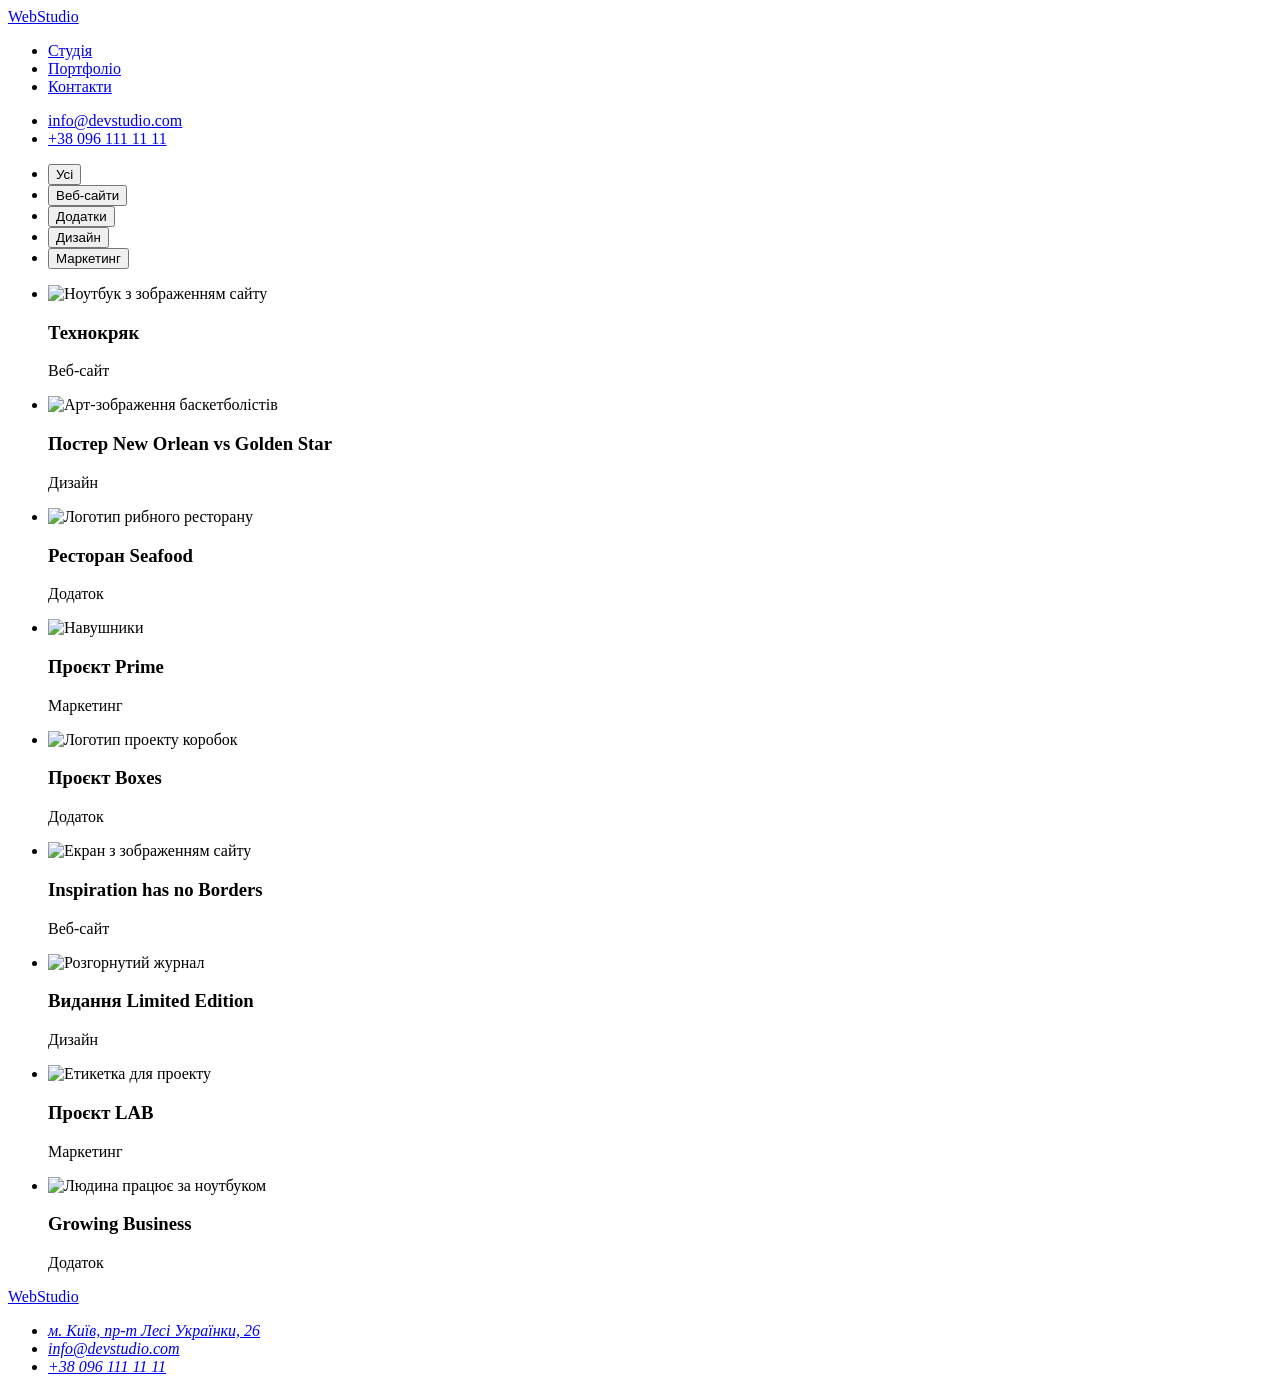
==== portfolio.html @ 4d795be7 "add goit2" ====
<!DOCTYPE html>
<html lang="uk">
  <head>
    <meta charset="UTF-8" />
    <meta http-equiv="X-UA-Compatible" content="IE=edge" />
    <meta name="viewport" content="width=device-width, initial-scale=1.0" />
    <link rel="preconnect" href="https://fonts.googleapis.com" />
    <link rel="preconnect" href="https://fonts.gstatic.com" crossorigin />
    <link
      href="https://fonts.googleapis.com/css2?family=Raleway:wght@700&family=Roboto:wght@400;500;700;900&family=Sawarabi+Mincho&display=swap"
      rel="stylesheet"
      font-family="Roboto"
    />
    <title>Document</title>
    <link rel="stylesheet" href="./css/styles.css" />
  </head>
  <body class="body">
    <header>
      <a class="link" lang="en" class="logo" href="./index.html"
        ><span class="logo-accent">Web</span
        ><span class="logo-accent-second">Studio</span></a
      >
      <nav>
        <ul class="link">
          <li>
            <a class="list-style" href="./index.html">Студія</a>
          </li>
          <li>
            <a class="list-style" href="./portfolio.html">Портфоліо</a>
          </li>
          <li>
            <a class="list-style" href="#">Контакти</a>
          </li>
        </ul>
      </nav>
      <ul class="list-style">
        <li>
          <a class="contacts" class="link" href="mailto:info@devstudio.com"
            >info@devstudio.com</a
          >
        </li>
        <li>
          <a class="contacts" class="link" href="tel:+380961111111"
            >+38 096 111 11 11</a
          >
        </li>
      </ul>
    </header>
    <main>
      <section>
        <ul class="list-style">
          <li>
            <button class="button-style" type="button">Усі</button>
          </li>
          <li>
            <button class="button-style" type="button">Веб-сайти</button>
          </li>
          <li>
            <button class="button-style" type="button">Додатки</button>
          </li>
          <li>
            <button class="button-style" type="button">Дизайн</button>
          </li>
          <li>
            <button class="button-style" type="button">Маркетинг</button>
          </li>
        </ul>
        <ul class="list-style">
          <li>
            <img
              src="./images/img5.jpg"
              alt="Ноутбук з зображенням сайту"
              width="370"
            />
            <h3 class="portfolio-title">Технокряк</h3>
            <p class="portfolio-description">Веб-сайт</p>
          </li>
          <li>
            <img
              src="./images/img6.jpg"
              alt="Арт-зображення баскетболістів"
              width="370"
            />
            <h3 class="portfolio-title">Постер New Orlean vs Golden Star</h3>
            <p class="portfolio-description">Дизайн</p>
          </li>
          <li>
            <img
              src="./images/img7.jpg"
              alt="Логотип рибного ресторану"
              width="370"
            />
            <h3 class="portfolio-title">Ресторан Seafood</h3>
            <p class="portfolio-description">Додаток</p>
          </li>
          <li>
            <img src="./images/img8.jpg" alt="Навушники" width="370" />
            <h3 class="portfolio-title">Проєкт Prime</h3>
            <p class="portfolio-description">Маркетинг</p>
          </li>
          <li>
            <img
              src="./images/img9.jpg"
              alt="Логотип проекту коробок"
              width="370"
            />
            <h3 class="portfolio-title">Проєкт Boxes</h3>
            <p class="portfolio-description">Додаток</p>
          </li>
          <li>
            <img
              src="./images/img10.jpg"
              alt="Екран з зображенням сайту"
              width="370"
            />
            <h3 class="portfolio-title">Inspiration has no Borders</h3>
            <p class="portfolio-description">Веб-сайт</p>
          </li>
          <li>
            <img
              src="./images/img11.jpg"
              alt="Розгорнутий журнал"
              width="370"
            />
            <h3 class="portfolio-title">Видання Limited Edition</h3>
            <p class="portfolio-description">Дизайн</p>
          </li>
          <li>
            <img
              src="./images/img12.jpg"
              alt="Етикетка для проекту"
              width="370"
            />
            <h3 class="portfolio-title">Проєкт LAB</h3>
            <p class="portfolio-description">Маркетинг</p>
          </li>
          <li>
            <img
              src="./images/img13.jpg"
              alt="Людина працює за ноутбуком"
              width="370"
            />
            <h3 class="portfolio-title">Growing Business</h3>
            <p class="portfolio-description">Додаток</p>
          </li>
        </ul>
      </section>
    </main>
    <footer class="footer">
      <a class="link" lang="en" class="logo" href="./index.html"
        ><span class="logo-accent">Web</span
        ><span class="logo-accent-footer">Studio</span></a
      >
      <address>
        <ul class="list-style">
          <li>
            <a
              class="map"
              class="link"
              href="https://goo.gl/maps/CPtrU1FHBa2aNyZL9"
              target="_blank"
              rel="noopener noreferrer nofollow"
              >м. Київ, пр-т Лесі Українки, 26</a
            >
          </li>
          <li>
            <a class="contacts" class="link" href="mailto:info@devstudio.com"
              >info@devstudio.com</a
            >
          </li>
          <li>
            <a class="contacts" class="link" href="tel:+380961111111"
              >+38 096 111 11 11</a
            >
          </li>
        </ul>
      </address>
    </footer>
  </body>
</html>
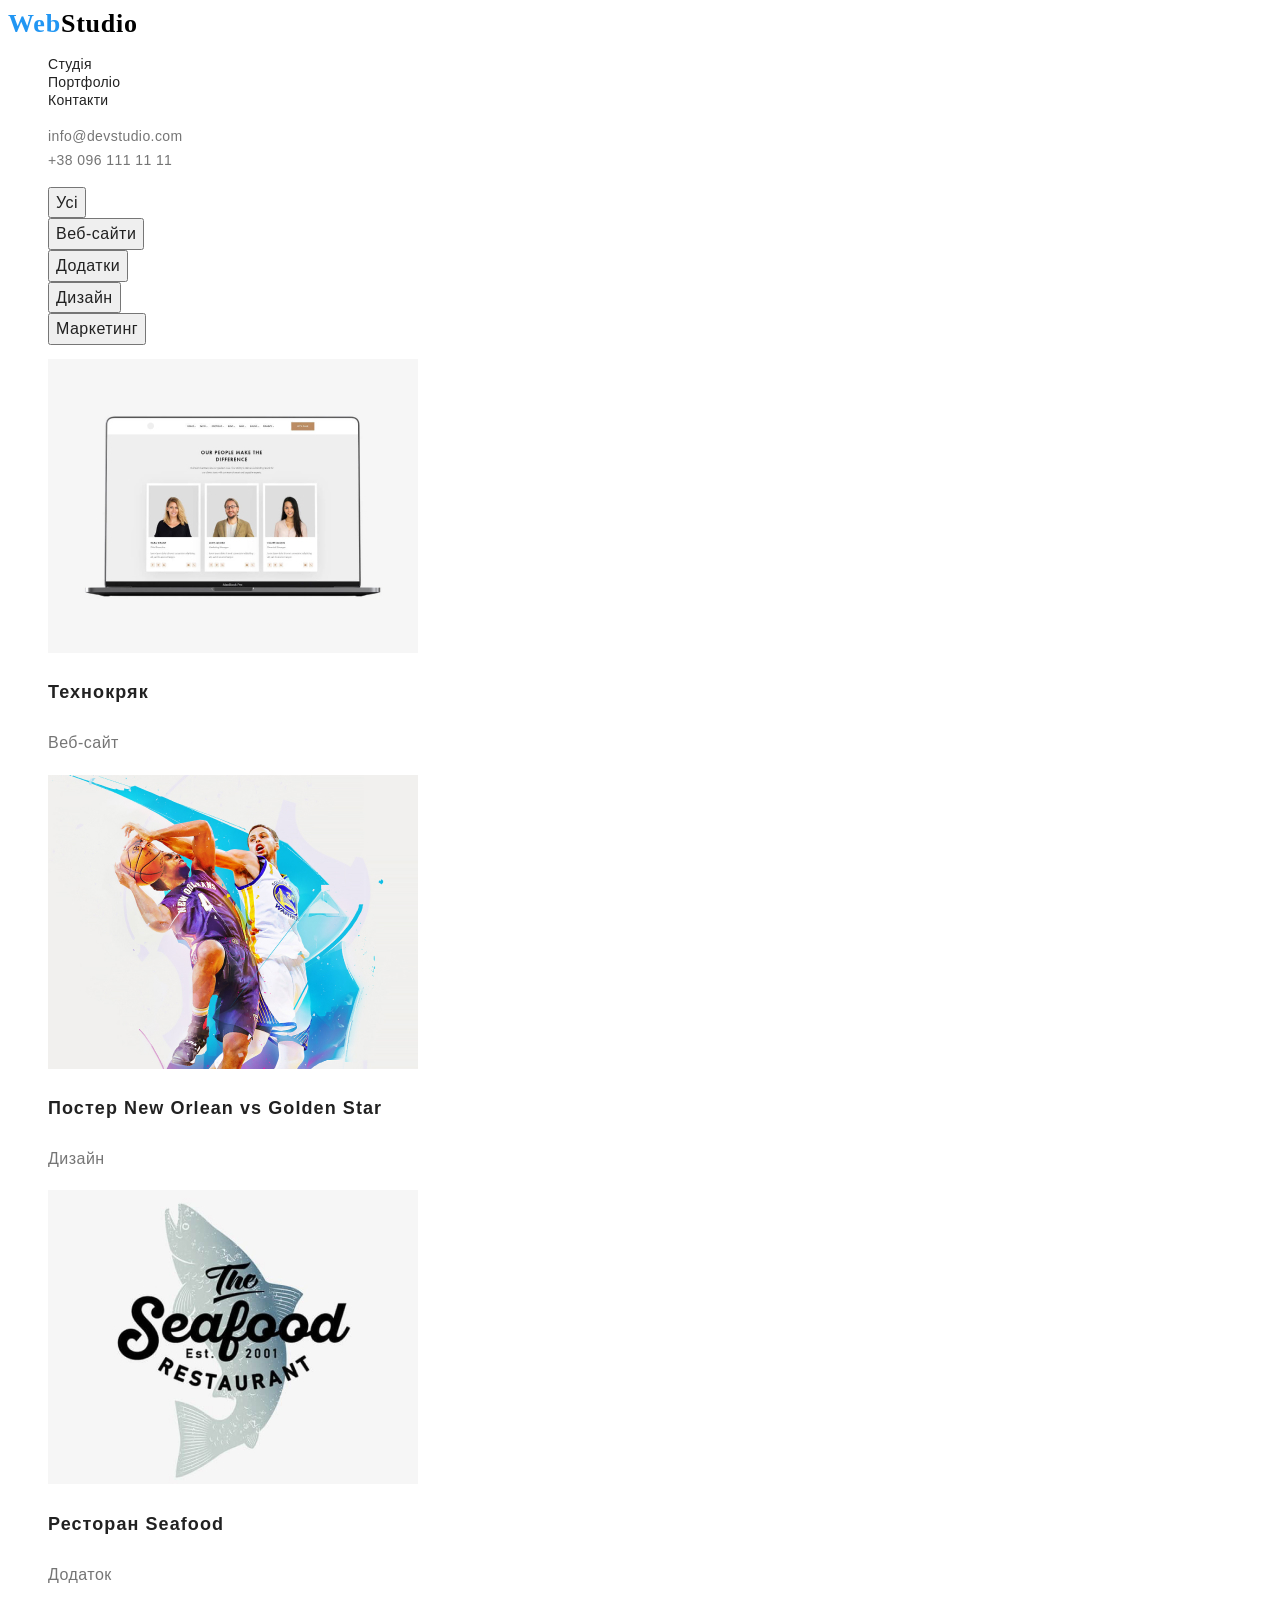
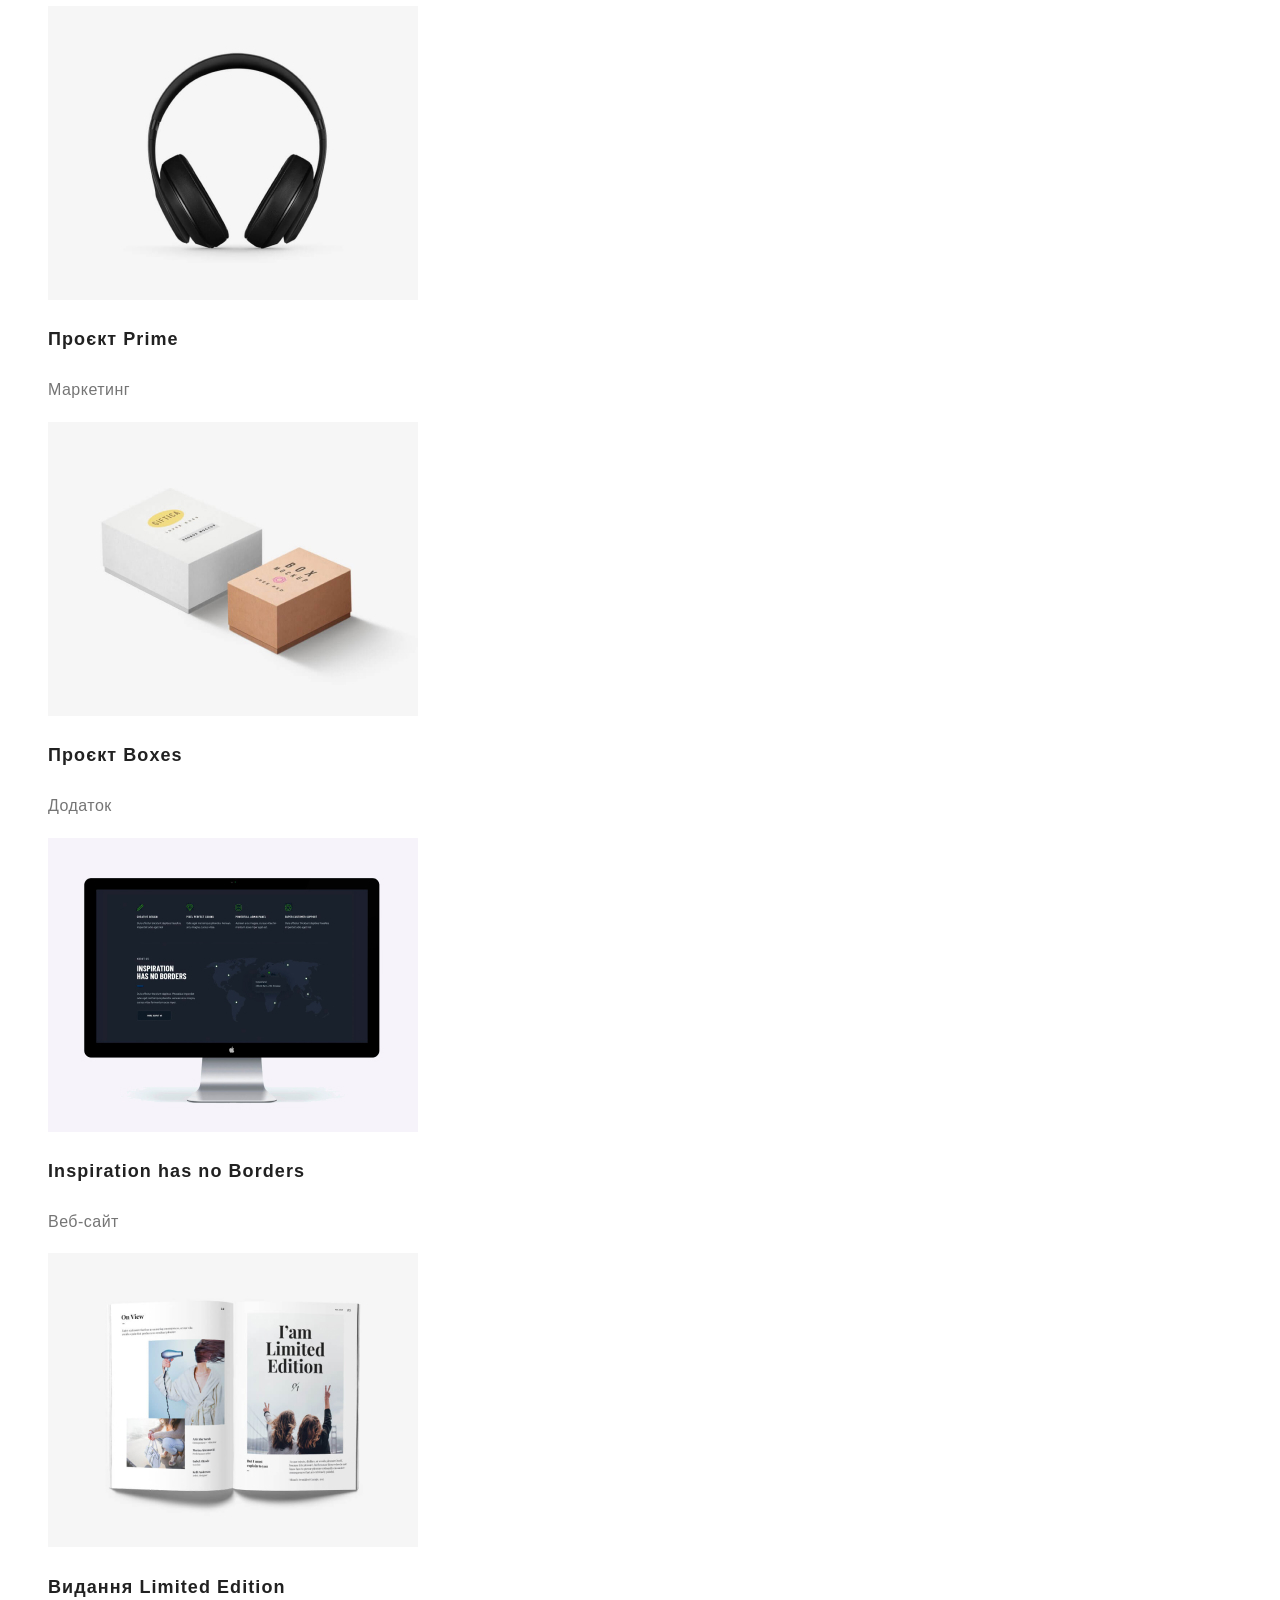
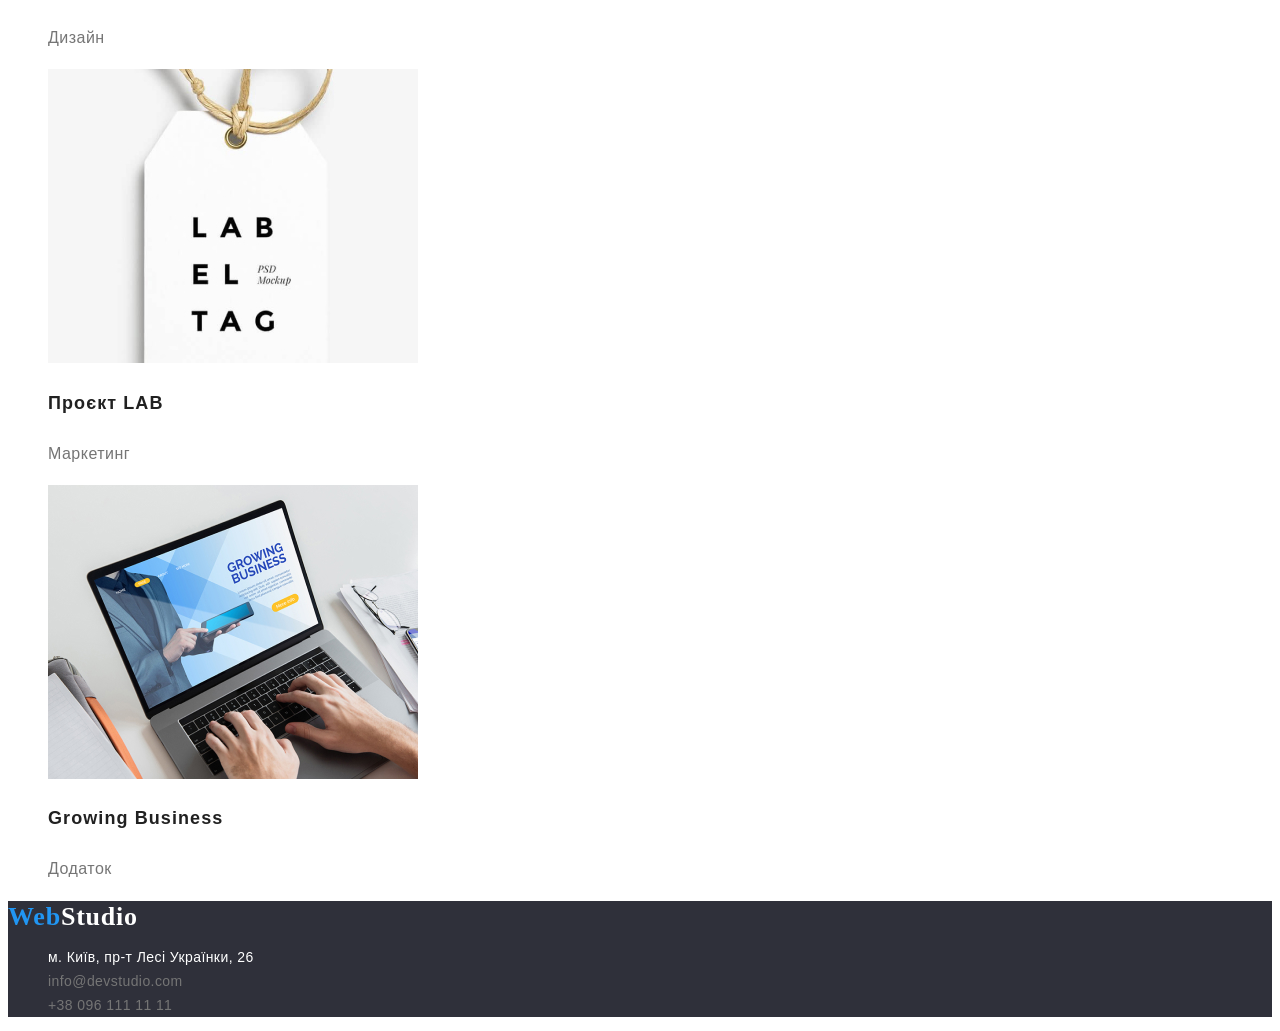
==== commit 0c32e968: "add modern-normalize" ====
--- a/portfolio.html
+++ b/portfolio.html
@@ -12,6 +12,7 @@
       font-family="Roboto"
     />
     <title>Document</title>
+    <link href="css/modern-normalize.css" rel="stylesheet">
     <link rel="stylesheet" href="./css/styles.css" />
   </head>
   <body class="body">
--- a/css/styles.css
+++ b/css/styles.css
@@ -0,0 +1,237 @@
+.body {
+  font-family: "Roboto", sans-serif;
+}
+.logo {
+  font-family: "Raleway";
+  font-style: normal;
+  font-weight: 700;
+  font-size: 26px;
+  line-height: 1.2;
+  letter-spacing: 0.03em;
+  color: #000000;
+  text-decoration: none;
+}
+.logo-accent {
+  font-family: "Raleway";
+  font-style: normal;
+  font-weight: 700;
+  font-size: 26px;
+  line-height: 1.2;
+  /* identical to box height */
+  letter-spacing: 0.03em;
+  color: #2196f3;
+}
+.logo-accent-second {
+  font-family: "Raleway";
+  font-style: normal;
+  font-weight: 700;
+  font-size: 26px;
+  line-height: 1.2;
+  /* identical to box height */
+  letter-spacing: 0.03em;
+  color: #000000;
+}
+.logo-accent-footer {
+  font-family: "Raleway";
+  font-style: normal;
+  font-weight: 700;
+  font-size: 26px;
+  line-height: 1.2;
+  /* identical to box height */
+  letter-spacing: 0.03em;
+  color: #ffffff;
+}
+.link {
+  text-decoration: none;
+  list-style-type: none;
+}
+.link:hover {
+  color: #2196f3;
+}
+.link:focus {
+  color: #2196f3;
+}
+.main-section {
+  background-color: #2f303a;
+}
+.main-title {
+  color: #ffffff;
+  font-style: normal;
+  font-weight: 900;
+  font-size: 44px;
+  line-height: 1.4;
+  letter-spacing: 0.06em;
+  text-transform: uppercase;
+}
+.main-button {
+  background: #2196f3;
+  box-shadow: 0px 4px 4px rgb(0 0 0 / 15%);
+  border-radius: 4px;
+  font-style: normal;
+  font-weight: 700;
+  font-size: 16px;
+  line-height: 1.9;
+  color: #ffffff;
+  cursor: pointer;
+}
+.main-button:hover {
+  opacity: 0.3;
+}
+.main-button:focus {
+  opacity: 0.3;
+}
+.benefits-title {
+  font-style: normal;
+  font-weight: 700;
+  font-size: 14px;
+  line-height: 1.1;
+  letter-spacing: 0.03em;
+  text-transform: uppercase;
+  color: #212121;
+}
+.description-benefits {
+  font-style: normal;
+  font-weight: 400;
+  font-size: 14px;
+  line-height: 1.7;
+  /* or 171% */
+  letter-spacing: 0.03em;
+  color: #757575;
+}
+.our-business {
+  font-style: normal;
+  font-weight: 700;
+  font-size: 36px;
+  line-height: 1.2;
+  text-align: center;
+  letter-spacing: 0.03em;
+  color: #212121;
+}
+.list-style {
+  list-style-type: none;
+  text-decoration: none;
+  color: #212121;
+  font-style: normal;
+  font-weight: 500;
+  font-size: 14px;
+  line-height: 1.1;
+  letter-spacing: 0.02em;
+}
+.list-style:hover {
+  color: #2196f3;
+}
+.list-style:focus {
+  color: #2196f3;
+}
+.button-style {
+  font-style: normal;
+  font-weight: 500;
+  font-size: 16px;
+  line-height: 1.6;
+  /* identical to box height, or 162% */
+  letter-spacing: 0.03em;
+  color: #212121;
+  cursor: pointer;
+}
+.button-style:hover {
+  color: #ffffff;
+  background-color: #2196f3;
+}
+.button-style:focus {
+  color: #ffffff;
+  background-color: #2196f3;
+}
+.main-button,
+.button-style {
+  font-family: inherit;
+}
+.team {
+  background-color: #f5f4fa;
+}
+.our-team {
+  font-style: normal;
+  font-weight: 700;
+  font-size: 36px;
+  line-height: 1.2;
+  letter-spacing: 0.03em;
+  color: #212121;
+}
+.workers {
+  font-style: normal;
+  font-weight: 500;
+  font-size: 16px;
+  line-height: 1.2;
+  /* identical to box height */
+  letter-spacing: 0.03em;
+  color: #212121;
+}
+.positions {
+  font-style: normal;
+  font-weight: 400;
+  font-size: 16px;
+  line-height: 1.2;
+  /* identical to box height */
+  letter-spacing: 0.03em;
+  color: #757575;
+}
+.footer {
+  background-color: #2f303a;
+}
+.map {
+  font-style: normal;
+  font-weight: 400;
+  font-size: 14px;
+  line-height: 1.7;
+  /* or 171% */
+  letter-spacing: 0.03em;
+  color: #ffffff;
+  text-decoration: none;
+}
+.map:hover {
+  color: #2196f3;
+}
+.map:focus {
+  color: #2196f3;
+}
+.contacts {
+  font-style: normal;
+  font-weight: 400;
+  font-size: 14px;
+  line-height: 1.7;
+  /* or 171% */
+  letter-spacing: 0.03em;
+  color: #757575;
+  text-decoration: none;
+  list-style-type: none;
+}
+.contacts:hover {
+  color: #2196f3;
+}
+.contacts:focus {
+  color: #2196f3;
+}
+/*portfolio*/
+.list-style-portfolio {
+  list-style-type: none;
+}
+.list-style-buttons {
+  list-style-type: none;
+}
+.portfolio-title {
+  font-style: normal;
+  font-weight: 700;
+  font-size: 18px;
+  line-height: 2;
+  /* identical to box height, or 200% */
+  letter-spacing: 0.06em;
+  color: #212121;
+}
+.portfolio-description {
+  font-style: normal;
+  font-weight: 400;
+  font-size: 16px;
+  line-height: 1.9;
+  /* identical to box height, or 188% */
+  letter-spacing: 0.03em;
+  color: #757575;
+}
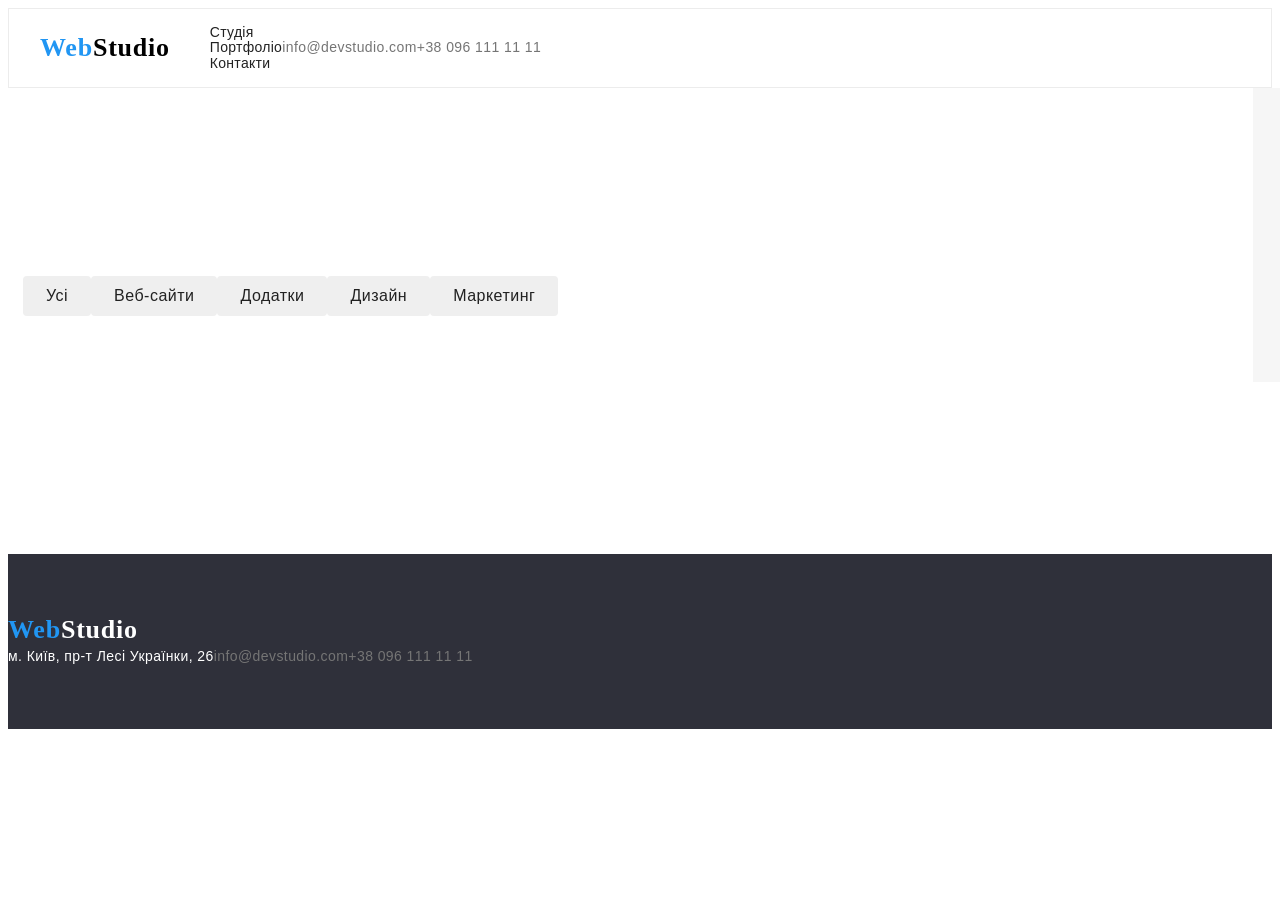
==== commit bf2125b2: "add some styles" ====
--- a/portfolio.html
+++ b/portfolio.html
@@ -12,16 +12,19 @@
       font-family="Roboto"
     />
     <title>Document</title>
-    <link href="css/modern-normalize.css" rel="stylesheet">
+    <rel="stylesheet"
+    href="https://cdnjs.cloudflare.com/ajax/libs/modern-normalize/1.0.0/modern-normalize.min.css"
+  />
     <link rel="stylesheet" href="./css/styles.css" />
   </head>
   <body class="body">
-    <header>
+    <header class="page-header">
+      <div class="container">
       <a class="link" lang="en" class="logo" href="./index.html"
         ><span class="logo-accent">Web</span
         ><span class="logo-accent-second">Studio</span></a
       >
-      <nav>
+      <nav class="navigation">
         <ul class="link">
           <li>
             <a class="list-style" href="./index.html">Студія</a>
@@ -46,10 +49,12 @@
           >
         </li>
       </ul>
+    </div>
     </header>
     <main>
-      <section>
+      <section class="button-list">
         <ul class="list-style">
+          <div class="container">
           <li>
             <button class="button-style" type="button">Усі</button>
           </li>
@@ -66,7 +71,10 @@
             <button class="button-style" type="button">Маркетинг</button>
           </li>
         </ul>
-        <ul class="list-style">
+      </div>
+      <section>
+        <div class="container">
+        <ul class="list-style" class="examples">
           <li>
             <img
               src="./images/img5.jpg"
@@ -145,6 +153,7 @@
             <p class="portfolio-description">Додаток</p>
           </li>
         </ul>
+      </div>
       </section>
     </main>
     <footer class="footer">
--- a/css/styles.css
+++ b/css/styles.css
@@ -1,6 +1,44 @@
 .body {
   font-family: "Roboto", sans-serif;
 }
+.page-header {
+  border: 1px solid #ECECEC;
+  display: block;
+}
+.container {
+  margin-left: auto;
+  margin-right: auto;
+  width: 1200px;
+  padding-left: 15px;
+  padding-right: 15px;
+  display: flex;
+  align-items: center;
+}
+.navigation .list-styles {
+  display: block;
+    padding-top: 32px;
+    padding-bottom: 32px;
+    font-weight: 500;
+    font-size: 14px;
+    line-height: 1.14;
+    letter-spacing: 0.02em;
+    box-sizing: border-box;
+    display: flex;
+    margin-left: auto;
+}
+.nav-list {
+  display: flex;
+  margin-left: auto;
+}
+.item .link {
+  margin-right: 50px;
+  display: list-item;
+  text-align: -webkit-match-parent;
+  display: flex;
+  list-style: none;
+  padding: 0;
+  margin: 0;
+}
 .logo {
   font-family: "Raleway";
   font-style: normal;
@@ -53,19 +91,34 @@
 }
 .main-section {
   background-color: #2f303a;
+  text-align: center;
+  margin-left: auto;
+  margin-right: auto;
+  width: 1600px;
+  padding-top: 200px;
+  padding-bottom: 200px;
 }
 .main-title {
   color: #ffffff;
+  width: 696px;
+    margin-top: 200;
+    margin-bottom: 40px;
+    margin-left: auto;
+    margin-right: auto;
   font-style: normal;
   font-weight: 900;
   font-size: 44px;
   line-height: 1.4;
   letter-spacing: 0.06em;
   text-transform: uppercase;
+  text-align: center;
 }
 .main-button {
   background: #2196f3;
   box-shadow: 0px 4px 4px rgb(0 0 0 / 15%);
+  border: 1px solid transparent;
+    padding: 10px 32px;
+    min-width: 216px;
   border-radius: 4px;
   font-style: normal;
   font-weight: 700;
@@ -80,6 +133,10 @@
 .main-button:focus {
   opacity: 0.3;
 }
+.benefit-section {
+    padding-top: 94px;
+    padding-bottom: 94px;
+}
 .benefits-title {
   font-style: normal;
   font-weight: 700;
@@ -88,6 +145,8 @@
   letter-spacing: 0.03em;
   text-transform: uppercase;
   color: #212121;
+  width: 270px;
+  margin-left: 30px;
 }
 .description-benefits {
   font-style: normal;
@@ -97,6 +156,11 @@
   /* or 171% */
   letter-spacing: 0.03em;
   color: #757575;
+  margin-top: 0;
+    margin-bottom: 10px;
+    margin-left: 30px;
+    display: block;
+    width: 270px;
 }
 .our-business {
   font-style: normal;
@@ -106,6 +170,12 @@
   text-align: center;
   letter-spacing: 0.03em;
   color: #212121;
+  margin-top: 0;
+  margin-bottom: 50px;
+  display: block;
+}
+.item-business {
+  margin-right: 30px;
 }
 .list-style {
   list-style-type: none;
@@ -116,12 +186,22 @@
   font-size: 14px;
   line-height: 1.1;
   letter-spacing: 0.02em;
+  display: flex;
+  list-style: none;
+  padding: 0;
+  margin: 0;
 }
 .list-style:hover {
   color: #2196f3;
 }
 .list-style:focus {
   color: #2196f3;
+}
+.button-list {
+  text-align: center;
+  margin-top: 0;
+  margin-bottom: 50px;
+  display: flex;
 }
 .button-style {
   font-style: normal;
@@ -132,6 +212,9 @@
   letter-spacing: 0.03em;
   color: #212121;
   cursor: pointer;
+  padding: 6px 22px;
+    border: 1px solid transparent;
+    border-radius: 4px;
 }
 .button-style:hover {
   color: #ffffff;
@@ -140,6 +223,11 @@
 .button-style:focus {
   color: #ffffff;
   background-color: #2196f3;
+}
+.examples {
+  display: flex;
+  flex-wrap: wrap;
+  gap: 30px;
 }
 .main-button,
 .button-style {
@@ -155,6 +243,9 @@
   line-height: 1.2;
   letter-spacing: 0.03em;
   color: #212121;
+  text-align: center;
+  margin-top: 0;
+    margin-bottom: 50px;
 }
 .workers {
   font-style: normal;
@@ -164,6 +255,12 @@
   /* identical to box height */
   letter-spacing: 0.03em;
   color: #212121;
+  margin: 0;
+    margin-bottom: 10px;
+    padding-top: 30px;
+}
+.item-team {
+  margin-right: 30px;
 }
 .positions {
   font-style: normal;
@@ -173,9 +270,39 @@
   /* identical to box height */
   letter-spacing: 0.03em;
   color: #757575;
+  margin-top: 0%;
+    margin-bottom: 0%;
+    padding-bottom: 30px;
+}
+.conteiner-footer {
+  margin-left: auto;
+  margin-right: auto;
+  width: 1200px;
+  padding-left: 15px;
+  padding-right: 15px;
+  display: flex;
+  align-items: center;
 }
 .footer {
   background-color: #2f303a;
+  padding-top: 60px;
+    padding-bottom: 60px;
+}
+.logo-footer {
+  display: block;
+    margin-bottom: 20px;
+    font-family: 'Raleway';
+    font-weight: 700;
+    font-size: 26px;
+    line-height: 1.19;
+    letter-spacing: 0.03em;
+}
+.adress-footer {
+  padding-bottom: 9px;
+  font-style: normal;
+  font-size: 14px;
+  line-height: 1.71;
+  letter-spacing: 0.03em;
 }
 .map {
   font-style: normal;
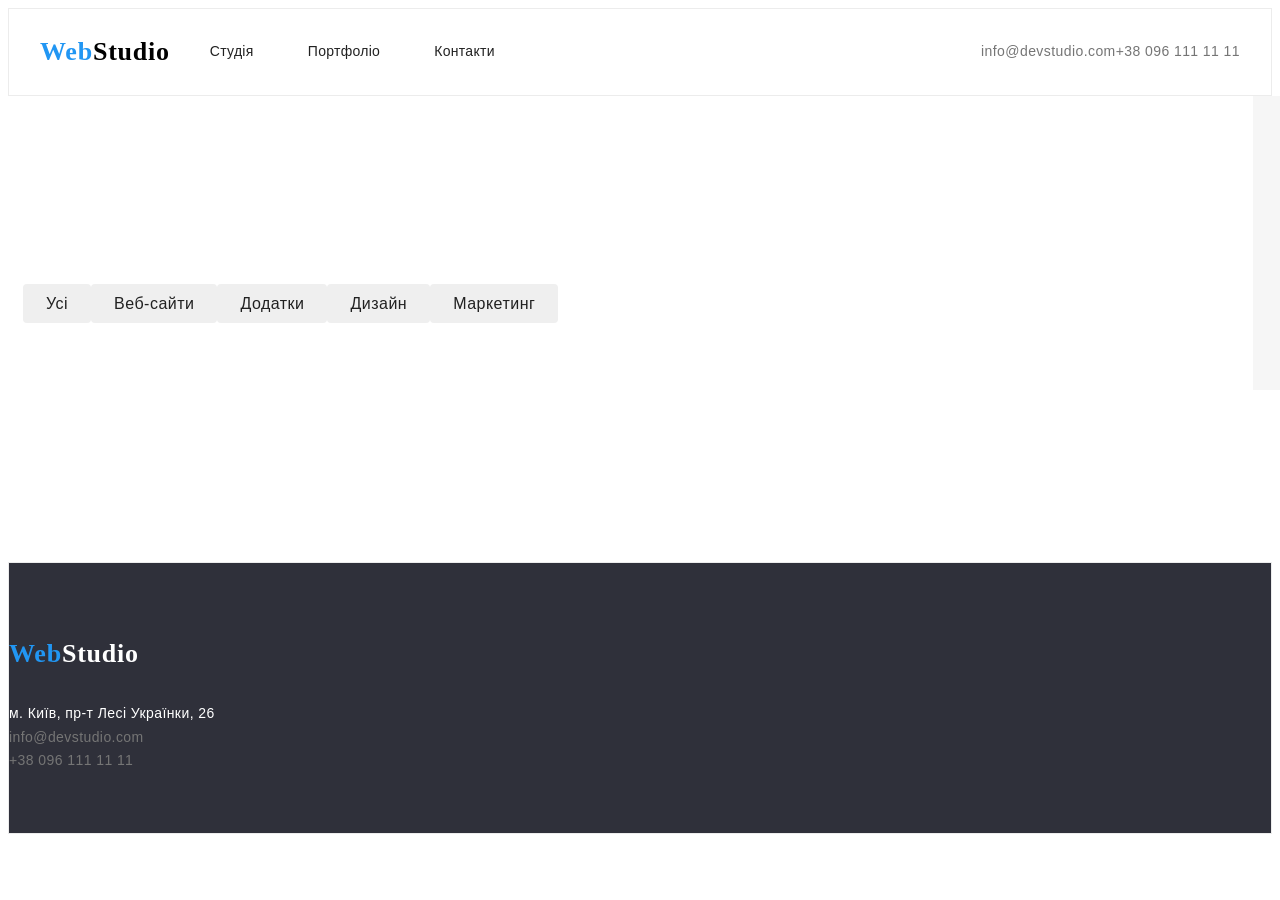
==== commit 2aee0112: "add some changes" ====
--- a/portfolio.html
+++ b/portfolio.html
@@ -26,27 +26,25 @@
       >
       <nav class="navigation">
         <ul class="link">
-          <li>
+          <li class="item">
             <a class="list-style" href="./index.html">Студія</a>
           </li>
-          <li>
+          <li class="item">
             <a class="list-style" href="./portfolio.html">Портфоліо</a>
           </li>
-          <li>
+          <li class="item">
             <a class="list-style" href="#">Контакти</a>
           </li>
         </ul>
       </nav>
-      <ul class="list-style">
-        <li>
-          <a class="contacts" class="link" href="mailto:info@devstudio.com"
+      <ul class="nav-list" class="list-style">
+        <li class="link" class="item">
+          <a class="contacts" href="mailto:info@devstudio.com"
             >info@devstudio.com</a
           >
         </li>
-        <li>
-          <a class="contacts" class="link" href="tel:+380961111111"
-            >+38 096 111 11 11</a
-          >
+        <li class="link" class="item">
+          <a class="contacts" href="tel:+380961111111">+38 096 111 11 11</a>
         </li>
       </ul>
     </div>
@@ -157,12 +155,13 @@
       </section>
     </main>
     <footer class="footer">
-      <a class="link" lang="en" class="logo" href="./index.html"
+      <div class="container-footer">
+      <a class="link" lang="en" class="logo-footer" href="./index.html"
         ><span class="logo-accent">Web</span
         ><span class="logo-accent-footer">Studio</span></a
       >
       <address>
-        <ul class="list-style">
+        <ul class="list-footer">
           <li>
             <a
               class="map"
@@ -170,6 +169,7 @@
               href="https://goo.gl/maps/CPtrU1FHBa2aNyZL9"
               target="_blank"
               rel="noopener noreferrer nofollow"
+              class="adress-footer"
               >м. Київ, пр-т Лесі Українки, 26</a
             >
           </li>
@@ -185,6 +185,7 @@
           </li>
         </ul>
       </address>
+    </div>
     </footer>
   </body>
 </html>
--- a/css/styles.css
+++ b/css/styles.css
@@ -30,14 +30,14 @@
   display: flex;
   margin-left: auto;
 }
+.item {
+  display: inline-block;
+  margin-right: 50px;
+}
 .item .link {
   margin-right: 50px;
-  display: list-item;
-  text-align: -webkit-match-parent;
-  display: flex;
   list-style: none;
-  padding: 0;
-  margin: 0;
+  margin: 30px;
 }
 .logo {
   font-family: "Raleway";
@@ -82,6 +82,13 @@
 .link {
   text-decoration: none;
   list-style-type: none;
+  display: block;
+  padding-top: 15px;
+    padding-bottom: 15px;
+    font-weight: 500;
+    font-size: 14px;
+    line-height: 1.14;
+    letter-spacing: 0.02em
 }
 .link:hover {
   color: #2196f3;
@@ -287,6 +294,15 @@
   background-color: #2f303a;
   padding-top: 60px;
     padding-bottom: 60px;
+    border: 1px solid #ECECEC;
+  display: block;
+}
+.list-footer {
+  display: inline;
+  flex-direction: column;
+  gap: 9px;
+  padding-left: 50px;
+  margin-left: 50px;
 }
 .logo-footer {
   display: block;
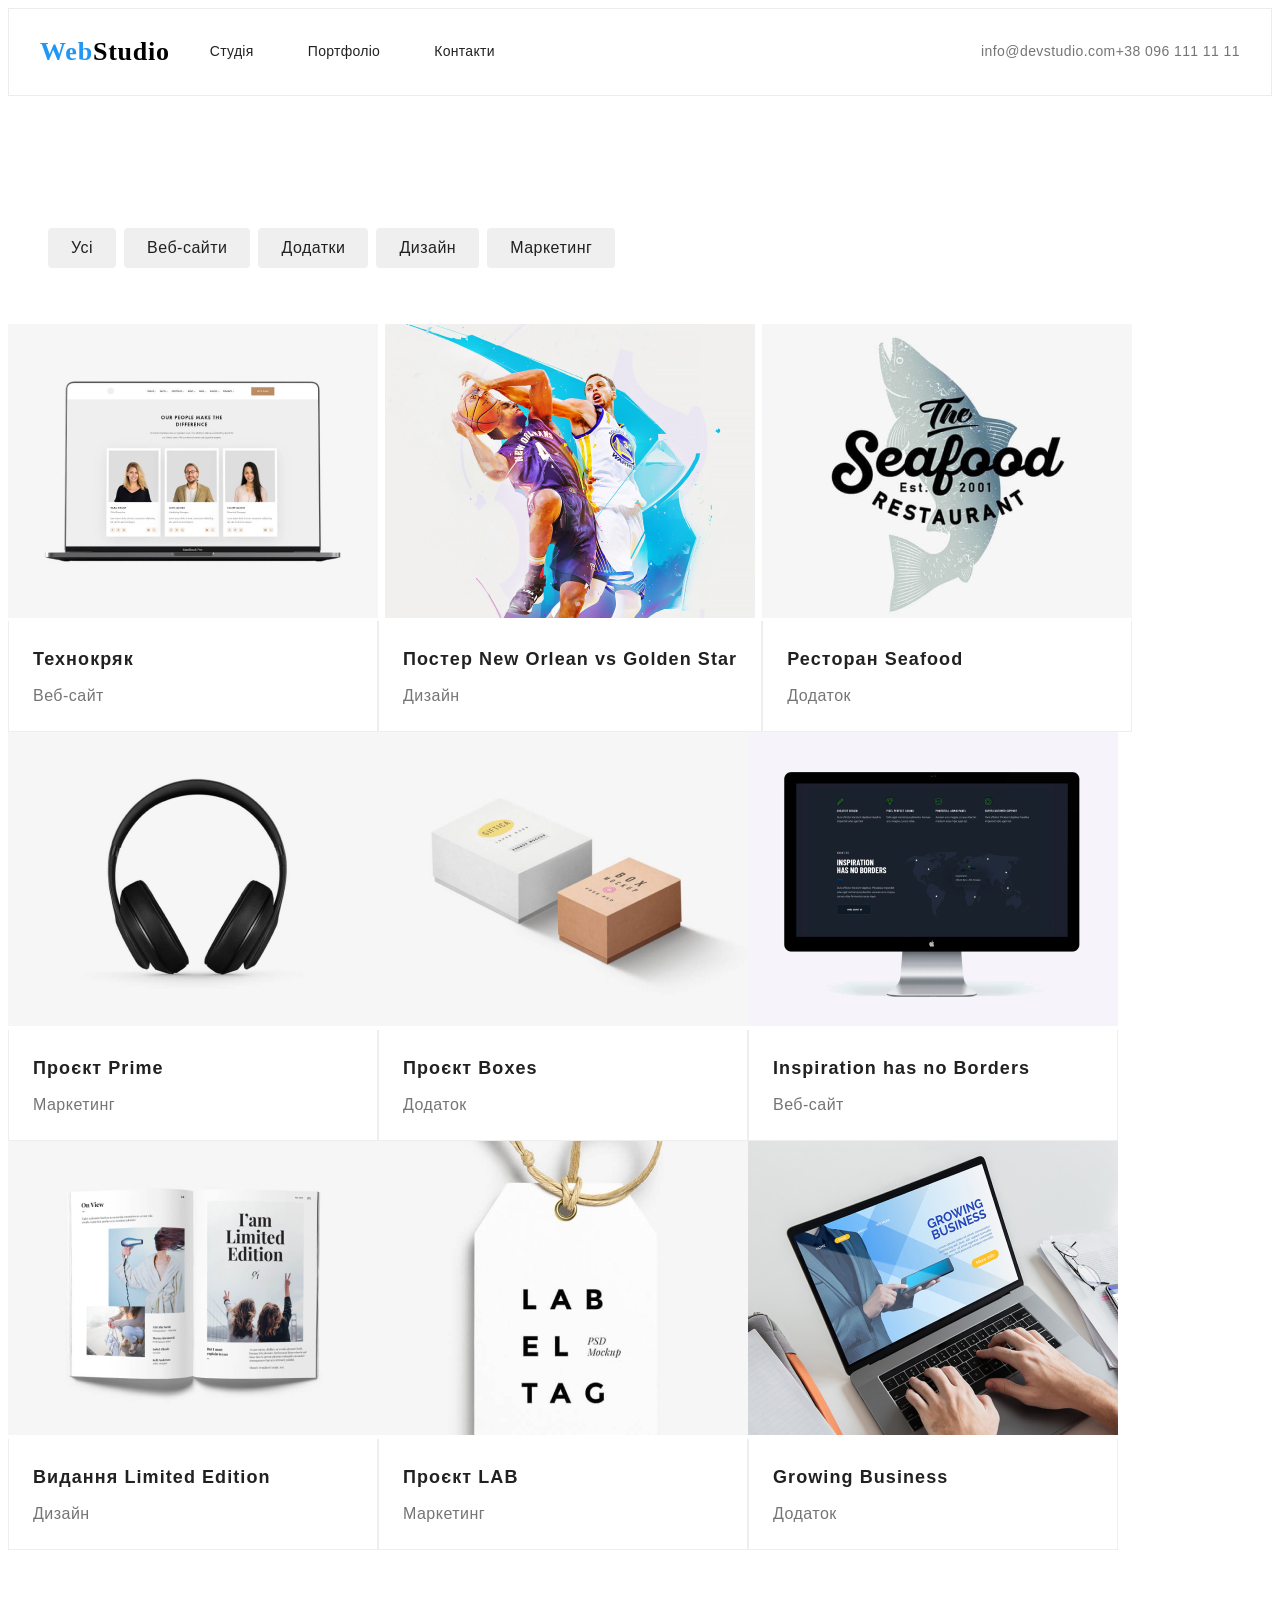
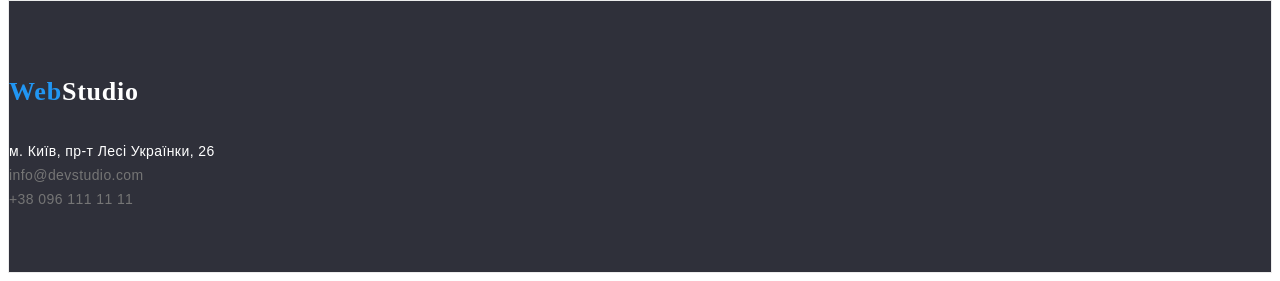
==== commit 2f43fbbe: "add new styles" ====
--- a/portfolio.html
+++ b/portfolio.html
@@ -51,104 +51,148 @@
     </header>
     <main>
       <section class="button-list">
-        <ul class="list-style">
+        <ul class="list-style" class="list-portfolio">
           <div class="container">
-          <li>
-            <button class="button-style" type="button">Усі</button>
-          </li>
-          <li>
-            <button class="button-style" type="button">Веб-сайти</button>
-          </li>
-          <li>
-            <button class="button-style" type="button">Додатки</button>
-          </li>
-          <li>
-            <button class="button-style" type="button">Дизайн</button>
-          </li>
-          <li>
-            <button class="button-style" type="button">Маркетинг</button>
+          <li class="portfilio-button">
+            <button class="port-but" class="button-style" type="button">Усі</button>
+          </li>
+          <li class="portfilio-button">
+            <button class="port-but" class="button-style" type="button">Веб-сайти</button>
+          </li>
+          <li class="portfilio-button">
+            <button class="port-but" class="button-style" type="button">Додатки</button>
+          </li>
+          <li class="portfilio-button">
+            <button class="port-but" class="button-style" type="button">Дизайн</button>
+          </li>
+          <li class="portfilio-button">
+            <button class="port-but" class="button-style" type="button">Маркетинг</button>
           </li>
         </ul>
       </div>
-      <section>
-        <div class="container">
+      <section class="ex-styles">
+        <div class="container-ex">
         <ul class="list-style" class="examples">
-          <li>
+          <li class="ex-list">
+            <a href="#" class="portfolio-link">
             <img
               src="./images/img5.jpg"
               alt="Ноутбук з зображенням сайту"
               width="370"
             />
+            <div class="desc-examples">
             <h3 class="portfolio-title">Технокряк</h3>
             <p class="portfolio-description">Веб-сайт</p>
-          </li>
-          <li>
+          </div>
+        </a>
+          </li>
+          <li class="ex-list">
+            <a href="#" class="portfolio-link">
             <img
               src="./images/img6.jpg"
               alt="Арт-зображення баскетболістів"
               width="370"
             />
+            <div class="desc-examples">
             <h3 class="portfolio-title">Постер New Orlean vs Golden Star</h3>
             <p class="portfolio-description">Дизайн</p>
-          </li>
-          <li>
+          </div>
+        </a>
+          </li>
+          <li class="ex-list">
+            <a href="#" class="portfolio-link">
             <img
               src="./images/img7.jpg"
               alt="Логотип рибного ресторану"
               width="370"
             />
+            <div class="desc-examples">
             <h3 class="portfolio-title">Ресторан Seafood</h3>
             <p class="portfolio-description">Додаток</p>
-          </li>
-          <li>
+          </div>
+        </a>
+          </li>
+          </ul>
+        </div>
+        <div class="container-ex">
+          <ul class="list-style" class="examples">
+          <li class="ex-list">
+            <a href="#" class="portfolio-link">
             <img src="./images/img8.jpg" alt="Навушники" width="370" />
+            <div class="desc-examples">
             <h3 class="portfolio-title">Проєкт Prime</h3>
             <p class="portfolio-description">Маркетинг</p>
-          </li>
-          <li>
+          </div>
+        </a>
+          </li>
+          <li class="ex-list">
+            <a href="#" class="portfolio-link">
             <img
               src="./images/img9.jpg"
               alt="Логотип проекту коробок"
               width="370"
             />
+            <div class="desc-examples">
             <h3 class="portfolio-title">Проєкт Boxes</h3>
             <p class="portfolio-description">Додаток</p>
-          </li>
-          <li>
+          </div>
+        </a>
+          </li>
+          <li class="ex-list">
+            <a href="#" class="portfolio-link">
             <img
               src="./images/img10.jpg"
               alt="Екран з зображенням сайту"
               width="370"
             />
+            <div class="desc-examples">
             <h3 class="portfolio-title">Inspiration has no Borders</h3>
             <p class="portfolio-description">Веб-сайт</p>
-          </li>
-          <li>
+          </div>
+        </a>
+          </li>
+          </ul>
+        </div>
+        <div class="container-ex">
+          <ul class="list-style" class="examples">
+          <li class="ex-list">
+            <a href="#" class="portfolio-link">
             <img
               src="./images/img11.jpg"
               alt="Розгорнутий журнал"
               width="370"
             />
+            <div class="desc-examples">
             <h3 class="portfolio-title">Видання Limited Edition</h3>
             <p class="portfolio-description">Дизайн</p>
-          </li>
-          <li>
+          </div>
+        </a>
+          </li>
+          <li class="ex-list">
+            <a href="#" class="portfolio-link">
             <img
               src="./images/img12.jpg"
               alt="Етикетка для проекту"
               width="370"
             />
+            <div class="desc-examples">
             <h3 class="portfolio-title">Проєкт LAB</h3>
             <p class="portfolio-description">Маркетинг</p>
-          </li>
-          <li>
+          </div>
+        </a>
+          </li>
+          <li class="ex-list">
+            <a href="#" class="portfolio-link">
             <img
               src="./images/img13.jpg"
               alt="Людина працює за ноутбуком"
               width="370"
             />
+            <div class="desc-examples">
             <h3 class="portfolio-title">Growing Business</h3>
             <p class="portfolio-description">Додаток</p>
+          </div>
+        </a>
           </li>
         </ul>
       </div>
--- a/css/styles.css
+++ b/css/styles.css
@@ -2,7 +2,7 @@
   font-family: "Roboto", sans-serif;
 }
 .page-header {
-  border: 1px solid #ECECEC;
+  border: 1px solid #ececec;
   display: block;
 }
 .container {
@@ -16,19 +16,20 @@
 }
 .navigation .list-styles {
   display: block;
-    padding-top: 32px;
-    padding-bottom: 32px;
-    font-weight: 500;
-    font-size: 14px;
-    line-height: 1.14;
-    letter-spacing: 0.02em;
-    box-sizing: border-box;
-    display: flex;
-    margin-left: auto;
+  padding-top: 32px;
+  padding-bottom: 32px;
+  font-weight: 500;
+  font-size: 14px;
+  line-height: 1.14;
+  letter-spacing: 0.02em;
+  box-sizing: border-box;
+  display: flex;
+  margin-left: auto;
 }
 .nav-list {
   display: flex;
   margin-left: auto;
+  justify-content: space-between;
 }
 .item {
   display: inline-block;
@@ -84,11 +85,11 @@
   list-style-type: none;
   display: block;
   padding-top: 15px;
-    padding-bottom: 15px;
-    font-weight: 500;
-    font-size: 14px;
-    line-height: 1.14;
-    letter-spacing: 0.02em
+  padding-bottom: 15px;
+  font-weight: 500;
+  font-size: 14px;
+  line-height: 1.14;
+  letter-spacing: 0.02em;
 }
 .link:hover {
   color: #2196f3;
@@ -99,8 +100,6 @@
 .main-section {
   background-color: #2f303a;
   text-align: center;
-  margin-left: auto;
-  margin-right: auto;
   width: 1600px;
   padding-top: 200px;
   padding-bottom: 200px;
@@ -108,10 +107,10 @@
 .main-title {
   color: #ffffff;
   width: 696px;
-    margin-top: 200;
-    margin-bottom: 40px;
-    margin-left: auto;
-    margin-right: auto;
+  margin-top: 200;
+  margin-bottom: 40px;
+  margin-left: auto;
+  margin-right: auto;
   font-style: normal;
   font-weight: 900;
   font-size: 44px;
@@ -124,8 +123,8 @@
   background: #2196f3;
   box-shadow: 0px 4px 4px rgb(0 0 0 / 15%);
   border: 1px solid transparent;
-    padding: 10px 32px;
-    min-width: 216px;
+  padding: 10px 32px;
+  min-width: 216px;
   border-radius: 4px;
   font-style: normal;
   font-weight: 700;
@@ -141,8 +140,8 @@
   opacity: 0.3;
 }
 .benefit-section {
-    padding-top: 94px;
-    padding-bottom: 94px;
+  padding-top: 94px;
+  padding-bottom: 94px;
 }
 .benefits-title {
   font-style: normal;
@@ -164,10 +163,10 @@
   letter-spacing: 0.03em;
   color: #757575;
   margin-top: 0;
-    margin-bottom: 10px;
-    margin-left: 30px;
-    display: block;
-    width: 270px;
+  margin-bottom: 10px;
+  margin-left: 30px;
+  display: block;
+  width: 270px;
 }
 .our-business {
   font-style: normal;
@@ -204,11 +203,49 @@
 .list-style:focus {
   color: #2196f3;
 }
+.list-portfolio {
+  margin-top: 0;
+  margin-bottom: 50px;
+  display: flex;
+  justify-content: center;
+}
+.portfolio-button {
+  margin-right: 8px;
+}
+.port-but {
+  padding: 6px 22px;
+  border: 1px solid transparent;
+  border-radius: 4px;
+  font-weight: 500;
+  font-size: 16px;
+  line-height: 1.62;
+  text-align: center;
+  letter-spacing: 0.03em;
+  cursor: pointer;
+  margin-left: 8px;
+  color: #212121;
+  font-family: inherit;
+}
+.port-but:hover {
+  color: #ffffff;
+  background-color: #2196f3;
+}
+.port-but:focus {
+  color: #ffffff;
+  background-color: #2196f3;
+}
 .button-list {
   text-align: center;
   margin-top: 0;
   margin-bottom: 50px;
-  display: flex;
+  text-align: center;
+  padding-top: 132px;
+}
+.ex-styles {
+  text-align: center;
+  padding-top: 56px;
+  gap: 30px;
+  width: 1200px;
 }
 .button-style {
   font-style: normal;
@@ -220,8 +257,8 @@
   color: #212121;
   cursor: pointer;
   padding: 6px 22px;
-    border: 1px solid transparent;
-    border-radius: 4px;
+  border: 1px solid transparent;
+  border-radius: 4px;
 }
 .button-style:hover {
   color: #ffffff;
@@ -234,6 +271,22 @@
 .examples {
   display: flex;
   flex-wrap: wrap;
+  gap: 30px;
+}
+.desc-examples {
+  padding: 20px 24px;
+  border-bottom-width: 1px;
+  border-bottom-style: solid;
+  border-bottom-color: #eeeeee;
+  border-left-width: 1px;
+  border-left-style: solid;
+  border-inline-start-color: #eeeeee;
+  border-right-width: 1px;
+  border-right-style: solid;
+  border-right-color: #eeeeee;
+  gap: 30px;
+}
+.ex-list {
   gap: 30px;
 }
 .main-button,
@@ -252,7 +305,7 @@
   color: #212121;
   text-align: center;
   margin-top: 0;
-    margin-bottom: 50px;
+  margin-bottom: 50px;
 }
 .workers {
   font-style: normal;
@@ -263,8 +316,8 @@
   letter-spacing: 0.03em;
   color: #212121;
   margin: 0;
-    margin-bottom: 10px;
-    padding-top: 30px;
+  margin-bottom: 10px;
+  padding-top: 30px;
 }
 .item-team {
   margin-right: 30px;
@@ -278,8 +331,8 @@
   letter-spacing: 0.03em;
   color: #757575;
   margin-top: 0%;
-    margin-bottom: 0%;
-    padding-bottom: 30px;
+  margin-bottom: 0%;
+  padding-bottom: 30px;
 }
 .conteiner-footer {
   margin-left: auto;
@@ -293,8 +346,8 @@
 .footer {
   background-color: #2f303a;
   padding-top: 60px;
-    padding-bottom: 60px;
-    border: 1px solid #ECECEC;
+  padding-bottom: 60px;
+  border: 1px solid #ececec;
   display: block;
 }
 .list-footer {
@@ -306,12 +359,12 @@
 }
 .logo-footer {
   display: block;
-    margin-bottom: 20px;
-    font-family: 'Raleway';
-    font-weight: 700;
-    font-size: 26px;
-    line-height: 1.19;
-    letter-spacing: 0.03em;
+  margin-bottom: 20px;
+  font-family: "Raleway";
+  font-weight: 700;
+  font-size: 26px;
+  line-height: 1.19;
+  letter-spacing: 0.03em;
 }
 .adress-footer {
   padding-bottom: 9px;
@@ -368,6 +421,8 @@
   /* identical to box height, or 200% */
   letter-spacing: 0.06em;
   color: #212121;
+  margin-top: 0;
+  margin-bottom: 4px;
 }
 .portfolio-description {
   font-style: normal;
@@ -377,4 +432,9 @@
   /* identical to box height, or 188% */
   letter-spacing: 0.03em;
   color: #757575;
-}
+  margin: 0%;
+}
+.portfolio-link {
+  text-decoration: none;
+  text-align: left;
+}
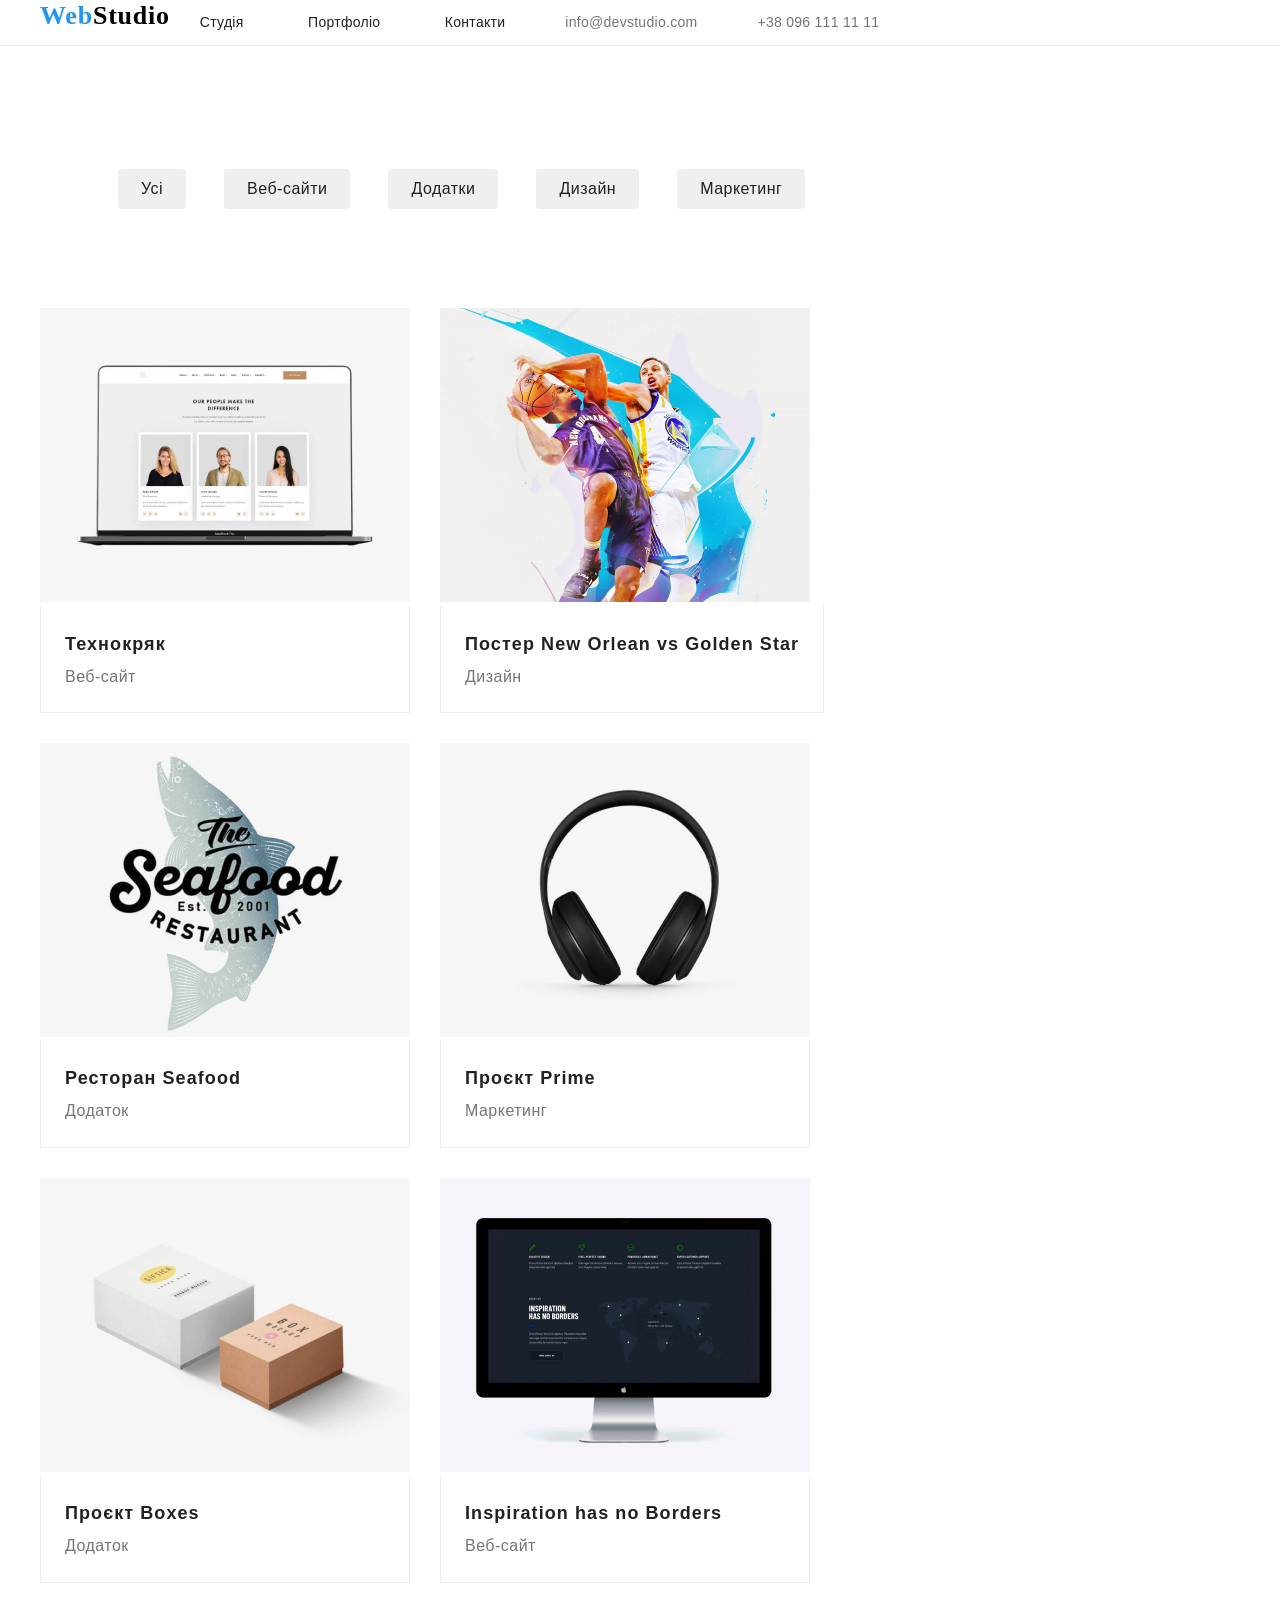
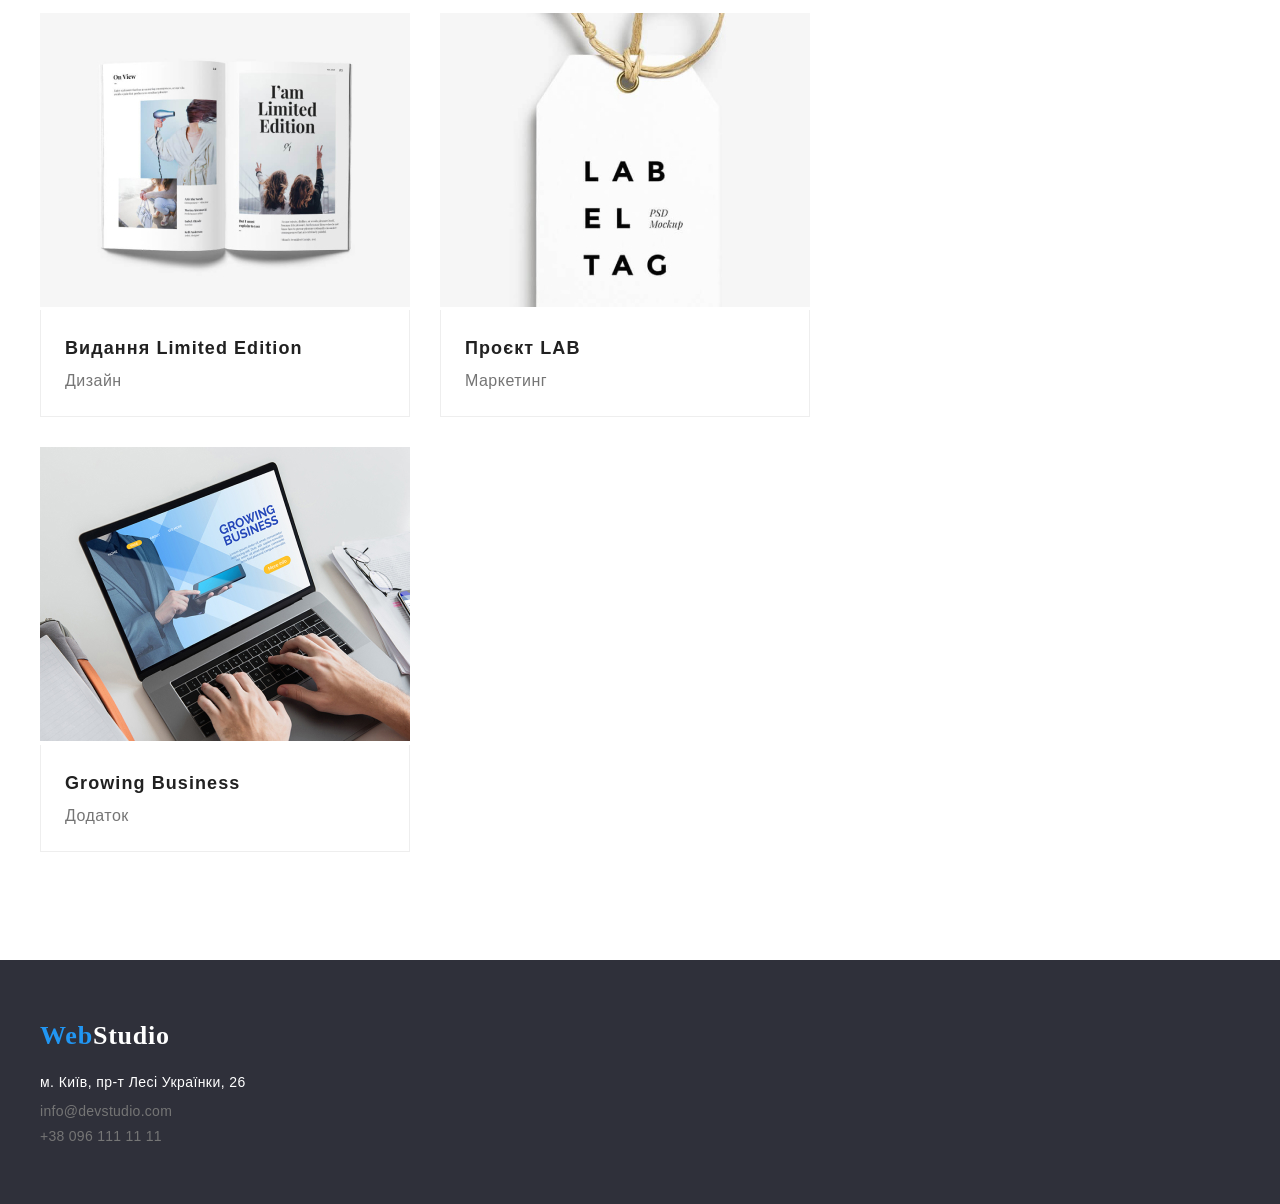
==== commit 3a74a93e: "new styles" ====
--- a/portfolio.html
+++ b/portfolio.html
@@ -11,15 +11,15 @@
       rel="stylesheet"
       font-family="Roboto"
     />
-    <title>Document</title>
-    <rel="stylesheet"
-    href="https://cdnjs.cloudflare.com/ajax/libs/modern-normalize/1.0.0/modern-normalize.min.css"
+    <link rel="stylesheet"
+   href="https://cdnjs.cloudflare.com/ajax/libs/modern-normalize/1.0.0/modern-normalize.min.css"
   />
     <link rel="stylesheet" href="./css/styles.css" />
+    <title>Document</title>
   </head>
   <body class="body">
     <header class="page-header">
-      <div class="container">
+      <div class="asd container">
       <a class="link" lang="en" class="logo" href="./index.html"
         ><span class="logo-accent">Web</span
         ><span class="logo-accent-second">Studio</span></a
@@ -51,8 +51,8 @@
     </header>
     <main>
       <section class="button-list">
-        <ul class="list-style" class="list-portfolio">
           <div class="container">
+            <ul class="list-style" class="list-portfolio">
           <li class="portfilio-button">
             <button class="port-but" class="button-style" type="button">Усі</button>
           </li>
@@ -71,8 +71,8 @@
         </ul>
       </div>
       <section class="ex-styles">
-        <div class="container-ex">
-        <ul class="list-style" class="examples">
+        <div class=" asd container-ex">
+        <ul class="list-style-portfolio" class="examples">
           <li class="ex-list">
             <a href="#" class="portfolio-link">
             <img
@@ -112,10 +112,6 @@
           </div>
         </a>
           </li>
-          </ul>
-        </div>
-        <div class="container-ex">
-          <ul class="list-style" class="examples">
           <li class="ex-list">
             <a href="#" class="portfolio-link">
             <img src="./images/img8.jpg" alt="Навушники" width="370" />
@@ -151,10 +147,6 @@
           </div>
         </a>
           </li>
-          </ul>
-        </div>
-        <div class="container-ex">
-          <ul class="list-style" class="examples">
           <li class="ex-list">
             <a href="#" class="portfolio-link">
             <img
@@ -199,7 +191,7 @@
       </section>
     </main>
     <footer class="footer">
-      <div class="container-footer">
+      <div class="container">
       <a class="link" lang="en" class="logo-footer" href="./index.html"
         ><span class="logo-accent">Web</span
         ><span class="logo-accent-footer">Studio</span></a
@@ -218,12 +210,12 @@
             >
           </li>
           <li>
-            <a class="contacts" class="link" href="mailto:info@devstudio.com"
+            <a class="contacts-footer" class="link" href="mailto:info@devstudio.com"
               >info@devstudio.com</a
             >
           </li>
           <li>
-            <a class="contacts" class="link" href="tel:+380961111111"
+            <a class="contacts-footer" class="link" href="tel:+380961111111"
               >+38 096 111 11 11</a
             >
           </li>
--- a/css/styles.css
+++ b/css/styles.css
@@ -2,17 +2,17 @@
   font-family: "Roboto", sans-serif;
 }
 .page-header {
-  border: 1px solid #ececec;
+  border-bottom: 1px solid #ececec;
   display: block;
 }
 .container {
   margin-left: auto;
   margin-right: auto;
   width: 1200px;
-  padding-left: 15px;
-  padding-right: 15px;
-  display: flex;
-  align-items: center;
+}
+.asd {
+  display: flex;
+  text-align: center;
 }
 .navigation .list-styles {
   display: block;
@@ -30,15 +30,19 @@
   display: flex;
   margin-left: auto;
   justify-content: space-between;
+  margin: 0;
+  padding: 0%;
 }
 .item {
   display: inline-block;
-  margin-right: 50px;
+  margin: 0%;
+  padding: 0%;
 }
 .item .link {
   margin-right: 50px;
   list-style: none;
-  margin: 30px;
+  margin: 0px;
+  padding: 0%;
 }
 .logo {
   font-family: "Raleway";
@@ -79,17 +83,15 @@
   /* identical to box height */
   letter-spacing: 0.03em;
   color: #ffffff;
+  display: inline-block;
+  margin-bottom: 20px;
 }
 .link {
   text-decoration: none;
   list-style-type: none;
   display: block;
-  padding-top: 15px;
-  padding-bottom: 15px;
-  font-weight: 500;
-  font-size: 14px;
-  line-height: 1.14;
-  letter-spacing: 0.02em;
+  margin: 0%;
+  padding: 0%;
 }
 .link:hover {
   color: #2196f3;
@@ -100,24 +102,23 @@
 .main-section {
   background-color: #2f303a;
   text-align: center;
-  width: 1600px;
+  max-width: 1600px;
   padding-top: 200px;
   padding-bottom: 200px;
 }
 .main-title {
   color: #ffffff;
   width: 696px;
-  margin-top: 200;
-  margin-bottom: 40px;
-  margin-left: auto;
-  margin-right: auto;
   font-style: normal;
   font-weight: 900;
   font-size: 44px;
   line-height: 1.4;
   letter-spacing: 0.06em;
   text-transform: uppercase;
-  text-align: center;
+  margin: 0%;
+  padding: 0%;
+  margin-bottom: 30px;
+  margin-left: 250px;
 }
 .main-button {
   background: #2196f3;
@@ -152,7 +153,9 @@
   text-transform: uppercase;
   color: #212121;
   width: 270px;
-  margin-left: 30px;
+  margin: 0%;
+  padding: 0%;
+  margin-bottom: 15px;
 }
 .description-benefits {
   font-style: normal;
@@ -162,11 +165,13 @@
   /* or 171% */
   letter-spacing: 0.03em;
   color: #757575;
-  margin-top: 0;
-  margin-bottom: 10px;
-  margin-left: 30px;
-  display: block;
-  width: 270px;
+  display: block;
+  margin: 0%;
+  padding: 0%;
+}
+.business-theme {
+  padding-bottom: 94px;
+  text-align: center;
 }
 .our-business {
   font-style: normal;
@@ -176,12 +181,17 @@
   text-align: center;
   letter-spacing: 0.03em;
   color: #212121;
-  margin-top: 0;
-  margin-bottom: 50px;
-  display: block;
+  display: block;
+  margin: 0%;
+  padding: 0%;
+  margin-left: 100px;
 }
 .item-business {
-  margin-right: 30px;
+  margin: 0%;
+  padding: 0%;
+}
+.item-business:nth-child(3) {
+  margin-right: 0%;
 }
 .list-style {
   list-style-type: none;
@@ -194,8 +204,12 @@
   letter-spacing: 0.02em;
   display: flex;
   list-style: none;
-  padding: 0;
-  margin: 0;
+  padding-top: 15px;
+  padding-bottom: 15px;
+  margin-left: 30px;
+  margin-right: 30px;
+  gap: 30px;
+
 }
 .list-style:hover {
   color: #2196f3;
@@ -203,9 +217,47 @@
 .list-style:focus {
   color: #2196f3;
 }
+.list-style-portfolio {
+  list-style-type: none;
+  text-decoration: none;
+  color: #212121;
+  font-style: normal;
+  font-weight: 500;
+  font-size: 14px;
+  line-height: 1.1;
+  letter-spacing: 0.02em;
+  display: flex;
+  flex-wrap: wrap;
+  list-style: none;
+  gap: 30px;
+
+}
+.list-style-img {
+  color: #212121;
+  font-style: normal;
+  font-weight: 500;
+  font-size: 14px;
+  line-height: 1.1;
+  letter-spacing: 0.02em;
+  display: flex;
+  list-style: none;
+  padding-top: 15px;
+  padding-bottom: 15px;
+  margin-right: 30px;
+  margin-left: 30px;
+  gap: 30px;
+}
+.list-style:nth-child(3) {
+  margin-right: 0%;
+}
+.img {
+  display: block;
+  max-width: 100%;
+  height: auto;
+}
 .list-portfolio {
-  margin-top: 0;
-  margin-bottom: 50px;
+  margin: 0%;
+  padding: 0%;
   display: flex;
   justify-content: center;
 }
@@ -237,9 +289,9 @@
 .button-list {
   text-align: center;
   margin-top: 0;
-  margin-bottom: 50px;
-  text-align: center;
-  padding-top: 132px;
+  text-align: center;
+  padding-top: 94px;
+  padding-bottom: 94px;
 }
 .ex-styles {
   text-align: center;
@@ -272,6 +324,8 @@
   display: flex;
   flex-wrap: wrap;
   gap: 30px;
+  margin: 0%;
+  padding: 0%;
 }
 .desc-examples {
   padding: 20px 24px;
@@ -288,6 +342,8 @@
 }
 .ex-list {
   gap: 30px;
+  display: flex;
+  flex-wrap: wrap;
 }
 .main-button,
 .button-style {
@@ -295,6 +351,8 @@
 }
 .team {
   background-color: #f5f4fa;
+  padding-top: 94px;
+  padding-bottom: 94px;
 }
 .our-team {
   font-style: normal;
@@ -304,8 +362,9 @@
   letter-spacing: 0.03em;
   color: #212121;
   text-align: center;
-  margin-top: 0;
-  margin-bottom: 50px;
+  margin: 0%;
+  padding: 0%;
+  margin-left: 100px;
 }
 .workers {
   font-style: normal;
@@ -316,11 +375,14 @@
   letter-spacing: 0.03em;
   color: #212121;
   margin: 0;
-  margin-bottom: 10px;
+  padding: 0%;
   padding-top: 30px;
+  padding-bottom: 10px;
 }
 .item-team {
-  margin-right: 30px;
+  background-color: white;
+  border-radius: 0%;
+  text-align: center;
 }
 .positions {
   font-style: normal;
@@ -330,32 +392,23 @@
   /* identical to box height */
   letter-spacing: 0.03em;
   color: #757575;
-  margin-top: 0%;
-  margin-bottom: 0%;
+  margin: 0%;
+  padding: 0%;
   padding-bottom: 30px;
-}
-.conteiner-footer {
-  margin-left: auto;
-  margin-right: auto;
-  width: 1200px;
-  padding-left: 15px;
-  padding-right: 15px;
-  display: flex;
-  align-items: center;
 }
 .footer {
   background-color: #2f303a;
   padding-top: 60px;
   padding-bottom: 60px;
-  border: 1px solid #ececec;
   display: block;
 }
 .list-footer {
-  display: inline;
+  display: flex;
+  gap: 9px;
   flex-direction: column;
-  gap: 9px;
-  padding-left: 50px;
-  margin-left: 50px;
+  margin: 0%;
+  padding: 0%;
+  list-style-type: none;
 }
 .logo-footer {
   display: block;
@@ -391,19 +444,54 @@
 }
 .contacts {
   font-style: normal;
-  font-weight: 400;
-  font-size: 14px;
-  line-height: 1.7;
-  /* or 171% */
-  letter-spacing: 0.03em;
+  font-weight: 500;
+  font-size: 14px;
+  line-height: 1.1;
+  letter-spacing: 0.02em;
   color: #757575;
   text-decoration: none;
   list-style-type: none;
+  display: flex;
+  padding-top: 15px;
+  padding-bottom: 15px;
+  margin-left: 30px;
+  margin-right: 30px;
+  gap: 30px;
 }
 .contacts:hover {
   color: #2196f3;
 }
 .contacts:focus {
+  color: #2196f3;
+}
+.contacts-footer {
+  font-style: normal;
+  font-weight: 500;
+  font-size: 14px;
+  line-height: 1.1;
+  letter-spacing: 0.02em;
+  color: #757575;
+  text-decoration: none;
+  list-style-type: none;
+  display: flex;
+}
+.contacts-footer:hover {
+  color: #2196f3;
+}
+.contacts-footer:focus {
+  color: #2196f3;
+}
+.link-footer {
+  text-decoration: none;
+  list-style-type: none;
+  display: block;
+  margin: 0%;
+  padding: 0%;
+}
+.link-footer:hover {
+  color: #2196f3;
+}
+.link-footer:focus {
   color: #2196f3;
 }
 /*portfolio*/
@@ -421,8 +509,8 @@
   /* identical to box height, or 200% */
   letter-spacing: 0.06em;
   color: #212121;
-  margin-top: 0;
-  margin-bottom: 4px;
+  margin: 0%;
+  padding: 0%;
 }
 .portfolio-description {
   font-style: normal;
@@ -433,8 +521,12 @@
   letter-spacing: 0.03em;
   color: #757575;
   margin: 0%;
+  padding: 0%;
 }
 .portfolio-link {
   text-decoration: none;
   text-align: left;
 }
+.list-portfolio {
+  list-style-type: none;
+}
